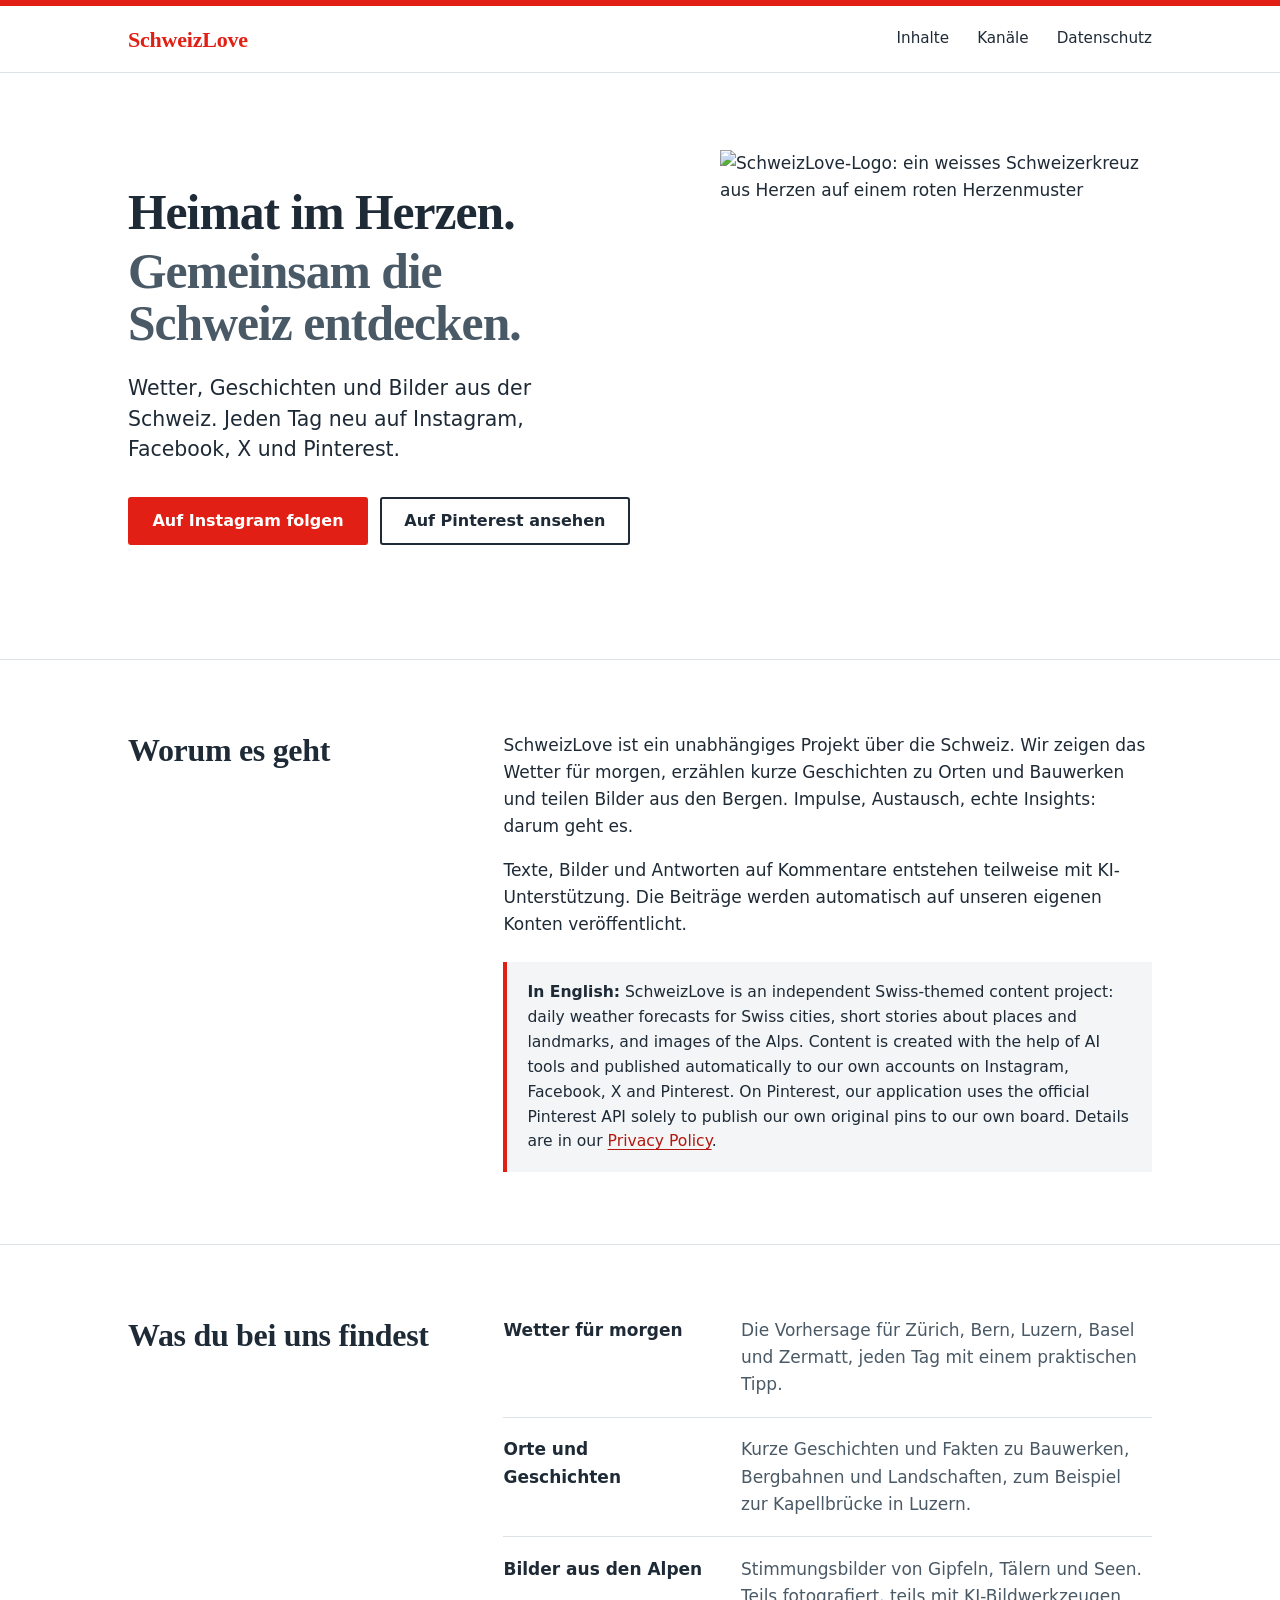
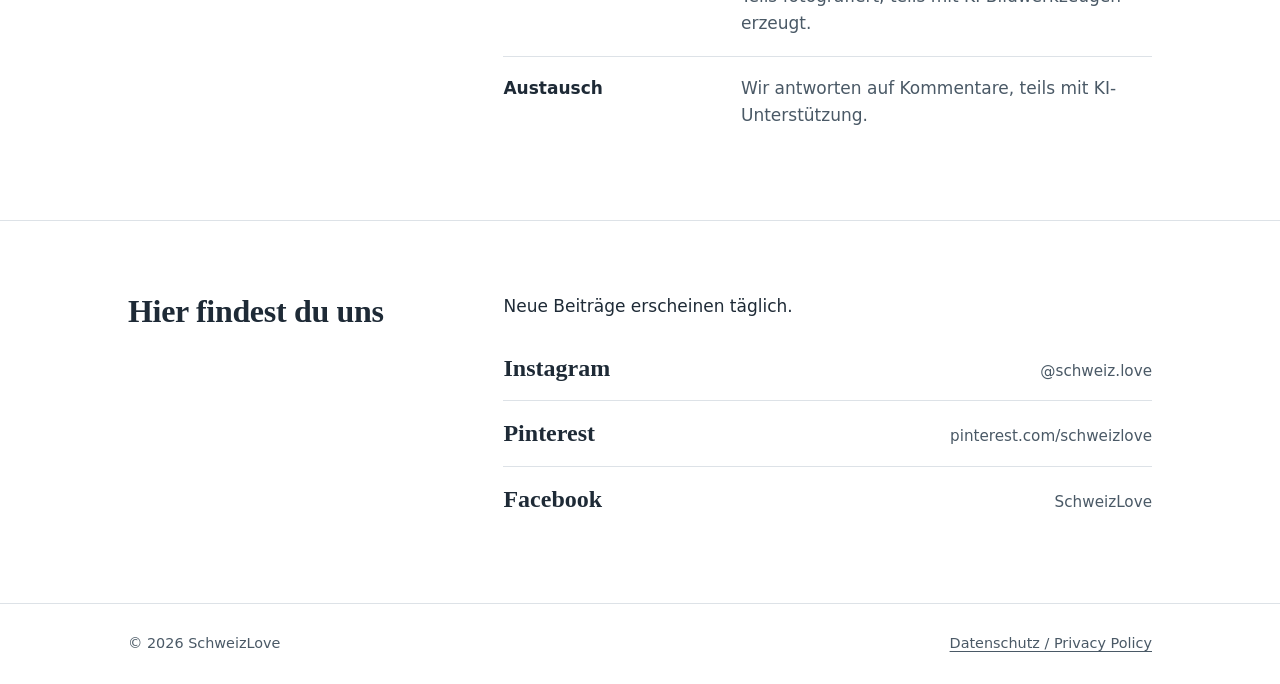
==== index.html @ e8e93bbd "Add files via upload" ====
<!DOCTYPE html>
<html lang="de-CH">
<head>
<meta charset="UTF-8">
<meta name="viewport" content="width=device-width, initial-scale=1.0">
<title>SchweizLove – Heimat im Herzen</title>
<meta name="description" content="SchweizLove: Wetter, Geschichten und Bilder aus der Schweiz. Jeden Tag neu auf Instagram, Facebook, X und Pinterest.">

<!-- Pinterest: Website-Bestätigung.
     Den Code zeigt Pinterest unter Einstellungen > Beanspruchte Konten > Website beanspruchen
     (Option "HTML-Tag hinzufügen"). Den Platzhalter unten ersetzen, danach auf "Bestätigen" klicken. -->
<meta name="p:domain_verify" content="PINTEREST_CODE_HIER_EINSETZEN"/>

<meta name="theme-color" content="#E21F14">
<meta property="og:type" content="website">
<meta property="og:title" content="SchweizLove – Heimat im Herzen">
<meta property="og:description" content="Wetter, Geschichten und Bilder aus der Schweiz. Jeden Tag neu.">

<link rel="icon" type="image/png" href="favicon.png">
<link rel="apple-touch-icon" href="apple-touch-icon.png">
<link rel="preload" href="fonts/fraunces-700.woff2" as="font" type="font/woff2" crossorigin>
<link rel="stylesheet" href="style.css">
</head>
<body>

<a class="skip" href="#inhalt">Zum Inhalt springen</a>

<header class="topbar">
  <div class="wrap topbar-in">
    <a class="brand" href="./">SchweizLove</a>
    <nav aria-label="Hauptnavigation">
      <a href="#inhalte">Inhalte</a>
      <a href="#kanaele">Kanäle</a>
      <a href="privacy.html">Datenschutz</a>
    </nav>
  </div>
</header>

<main id="inhalt">

  <section class="hero">
    <div class="wrap hero-grid">
      <div class="hero-text">
        <h1>
          <span>Heimat im Herzen.</span>
          <span>Gemeinsam die Schweiz entdecken.</span>
        </h1>
        <p class="lede">Wetter, Geschichten und Bilder aus der Schweiz. Jeden Tag neu auf Instagram, Facebook, X und Pinterest.</p>
        <div class="actions">
          <a class="btn btn-primary" href="https://www.instagram.com/schweiz.love/" target="_blank" rel="noopener">Auf Instagram folgen<span class="sr-only"> (öffnet in neuem Tab)</span></a>
          <a class="btn btn-ghost" href="https://www.pinterest.com/schweizlove/" target="_blank" rel="noopener">Auf Pinterest ansehen<span class="sr-only"> (öffnet in neuem Tab)</span></a>
        </div>
      </div>
      <div class="hero-art">
        <img src="assets/schweizlove-logo.jpg" width="900" height="900"
             alt="SchweizLove-Logo: ein weisses Schweizerkreuz aus Herzen auf einem roten Herzenmuster">
      </div>
    </div>
  </section>

  <section class="section" id="about">
    <div class="wrap section-grid">
      <h2>Worum es geht</h2>
      <div class="section-body">
        <p>SchweizLove ist ein unabhängiges Projekt über die Schweiz. Wir zeigen das Wetter für morgen, erzählen kurze Geschichten zu Orten und Bauwerken und teilen Bilder aus den Bergen. Impulse, Austausch, echte Insights: darum geht es.</p>
        <p>Texte, Bilder und Antworten auf Kommentare entstehen teilweise mit KI-Unterstützung. Die Beiträge werden automatisch auf unseren eigenen Konten veröffentlicht.</p>
        <div class="note" lang="en">
          <p><strong>In English:</strong> SchweizLove is an independent Swiss-themed content project: daily weather forecasts for Swiss cities, short stories about places and landmarks, and images of the Alps. Content is created with the help of AI tools and published automatically to our own accounts on Instagram, Facebook, X and Pinterest. On Pinterest, our application uses the official Pinterest API solely to publish our own original pins to our own board. Details are in our <a href="privacy.html">Privacy Policy</a>.</p>
        </div>
      </div>
    </div>
  </section>

  <section class="section" id="inhalte">
    <div class="wrap section-grid">
      <h2>Was du bei uns findest</h2>
      <div class="section-body">
        <dl class="facts">
          <div>
            <dt>Wetter für morgen</dt>
            <dd>Die Vorhersage für Zürich, Bern, Luzern, Basel und Zermatt, jeden Tag mit einem praktischen Tipp.</dd>
          </div>
          <div>
            <dt>Orte und Geschichten</dt>
            <dd>Kurze Geschichten und Fakten zu Bauwerken, Bergbahnen und Landschaften, zum Beispiel zur Kapellbrücke in Luzern.</dd>
          </div>
          <div>
            <dt>Bilder aus den Alpen</dt>
            <dd>Stimmungsbilder von Gipfeln, Tälern und Seen. Teils fotografiert, teils mit KI-Bildwerkzeugen erzeugt.</dd>
          </div>
          <div>
            <dt>Austausch</dt>
            <dd>Wir antworten auf Kommentare, teils mit KI-Unterstützung.</dd>
          </div>
        </dl>
      </div>
    </div>
  </section>

  <section class="section" id="kanaele">
    <div class="wrap section-grid">
      <h2>Hier findest du uns</h2>
      <div class="section-body">
        <p>Neue Beiträge erscheinen täglich.</p>
        <ul class="channels">
          <li>
            <a href="https://www.instagram.com/schweiz.love/" target="_blank" rel="noopener">
              <span class="name">Instagram</span>
              <span class="handle">@schweiz.love<span class="sr-only"> (öffnet in neuem Tab)</span></span>
            </a>
          </li>
          <li>
            <a href="https://www.pinterest.com/schweizlove/" target="_blank" rel="noopener">
              <span class="name">Pinterest</span>
              <span class="handle">pinterest.com/schweizlove<span class="sr-only"> (öffnet in neuem Tab)</span></span>
            </a>
          </li>
          <li>
            <a href="https://www.facebook.com/profile.php?id=940524809145862" target="_blank" rel="noopener">
              <span class="name">Facebook</span>
              <span class="handle">SchweizLove<span class="sr-only"> (öffnet in neuem Tab)</span></span>
            </a>
          </li>
          <!-- X: sobald der Handle feststeht, Block einkommentieren und HANDLE ersetzen.
          <li>
            <a href="https://x.com/HANDLE" target="_blank" rel="noopener">
              <span class="name">X</span>
              <span class="handle">@HANDLE<span class="sr-only"> (öffnet in neuem Tab)</span></span>
            </a>
          </li>
          -->
        </ul>
      </div>
    </div>
  </section>

</main>

<footer class="footer">
  <div class="wrap footer-in">
    <span>&copy; 2026 SchweizLove</span>
    <a href="privacy.html">Datenschutz / Privacy Policy</a>
  </div>
</footer>

</body>
</html>
---- style.css ----
/* SchweizLove: gemeinsames Stylesheet
   Schriften sind lokal eingebunden (keine externen Anfragen). */

@font-face {
  font-family: "Fraunces";
  src: url("fonts/fraunces-700.woff2") format("woff2");
  font-weight: 700;
  font-style: normal;
  font-display: swap;
}
@font-face {
  font-family: "Public Sans";
  src: url("fonts/public-sans-400.woff2") format("woff2");
  font-weight: 400;
  font-style: normal;
  font-display: swap;
}
@font-face {
  font-family: "Public Sans";
  src: url("fonts/public-sans-600.woff2") format("woff2");
  font-weight: 600;
  font-style: normal;
  font-display: swap;
}

:root {
  --red: #E21F14;        /* Rotton aus dem Logo gemessen */
  --red-deep: #B3170F;   /* für Links und Hover, besserer Kontrast auf Weiss */
  --ink: #1E2A36;
  --ink-soft: #4A5966;
  --line: #DDE2E7;
  --tint: #F3F5F7;
  --paper: #FFFFFF;
  --maxw: 1120px;
  --gutter: clamp(20px, 4vw, 48px);
  --serif: "Fraunces", Georgia, "Times New Roman", serif;
  --sans: "Public Sans", system-ui, -apple-system, "Segoe UI", Helvetica, Arial, sans-serif;
}

*, *::before, *::after { box-sizing: border-box; }

html { -webkit-text-size-adjust: 100%; scroll-behavior: smooth; scroll-padding-top: 24px; }

body {
  margin: 0;
  background: var(--paper);
  color: var(--ink);
  font-family: var(--sans);
  font-size: 1.0625rem;
  line-height: 1.6;
  -webkit-font-smoothing: antialiased;
}

img { display: block; max-width: 100%; height: auto; }

a { color: var(--red-deep); text-underline-offset: 0.18em; }
a:hover { color: var(--red); }

:focus-visible { outline: 3px solid var(--ink); outline-offset: 3px; border-radius: 2px; }

.wrap { max-width: var(--maxw); margin-inline: auto; padding-inline: var(--gutter); }

.skip {
  position: absolute; left: -9999px; top: 0;
  background: var(--ink); color: #fff; padding: 12px 16px; z-index: 10;
}
.skip:focus { left: 0; }

.sr-only {
  position: absolute; width: 1px; height: 1px; margin: -1px; padding: 0;
  overflow: hidden; clip: rect(0 0 0 0); white-space: nowrap; border: 0;
}

/* ---------- Kopfzeile ---------- */

.topbar { border-top: 6px solid var(--red); border-bottom: 1px solid var(--line); }
.topbar-in {
  display: flex; justify-content: space-between; align-items: center; flex-wrap: wrap;
  gap: 4px 16px; padding-block: 14px;
}
.brand {
  font-family: var(--serif); font-weight: 700; font-size: 1.375rem;
  letter-spacing: -0.01em; color: var(--red); text-decoration: none;
}
.brand:hover { color: var(--red-deep); }
.topbar nav { display: flex; gap: clamp(14px, 3vw, 28px); font-size: 0.95rem; }
.topbar nav a { color: var(--ink); text-decoration: none; padding-block: 6px; border-bottom: 2px solid transparent; }
.topbar nav a:hover { border-bottom-color: var(--red); color: var(--ink); }

/* ---------- Hero ---------- */

.hero { padding-block: clamp(32px, 6vw, 80px); }
.hero-grid {
  display: grid;
  grid-template-columns: minmax(0, 1.1fr) minmax(0, 0.9fr);
  gap: clamp(28px, 5vw, 72px);
  align-items: center;
}
.hero h1 {
  margin: 0;
  font-family: var(--serif); font-weight: 700;
  font-size: clamp(2.25rem, 4.3vw, 3.1rem);
  line-height: 1.06; letter-spacing: -0.02em;
}
.hero h1 span { display: block; text-wrap: balance; }
.hero h1 span + span { color: var(--ink-soft); margin-top: 0.12em; }
.lede { margin: 1.4rem 0 0; font-size: clamp(1.1rem, 1.6vw, 1.3rem); line-height: 1.5; max-width: 34ch; }

.actions { display: flex; flex-wrap: wrap; gap: 12px; margin-top: 2rem; }
.btn {
  display: inline-flex; align-items: center; min-height: 48px; padding: 0 1.4rem;
  font-weight: 600; font-size: 1rem; text-decoration: none;
  border: 2px solid var(--red); border-radius: 3px;
  transition: background-color 0.15s, color 0.15s, border-color 0.15s;
}
.btn-primary { background: var(--red); color: #fff; }
.btn-primary:hover { background: var(--red-deep); border-color: var(--red-deep); color: #fff; }
.btn-ghost { background: transparent; color: var(--ink); border-color: var(--ink); }
.btn-ghost:hover { background: var(--ink); color: #fff; }

.hero-art img { width: 100%; aspect-ratio: 1; object-fit: cover; }

/* ---------- Abschnitte ---------- */

.section { border-top: 1px solid var(--line); padding-block: clamp(36px, 6vw, 72px); }
.section-grid {
  display: grid;
  grid-template-columns: minmax(0, 4fr) minmax(0, 8fr);
  gap: clamp(18px, 4vw, 56px);
}
.section h2 {
  margin: 0; font-family: var(--serif); font-weight: 700;
  font-size: clamp(1.5rem, 2.6vw, 2rem); line-height: 1.15; letter-spacing: -0.01em;
}
.section-body > :first-child { margin-top: 0; }
.section-body p { max-width: 62ch; margin: 0 0 1rem; }

.note {
  margin-top: 1.5rem; padding: 1.1rem 1.25rem;
  border-left: 4px solid var(--red); background: var(--tint);
}
.note p { font-size: 0.975rem; margin: 0; max-width: 64ch; }

.facts { margin: 0; }
.facts > div {
  display: grid; grid-template-columns: minmax(0, 1fr) minmax(0, 2fr);
  gap: 0.5rem 2rem; padding-block: 1.15rem; border-top: 1px solid var(--line);
}
.facts > div:first-child { border-top: 0; padding-top: 0; }
.facts dt { font-weight: 600; }
.facts dd { margin: 0; color: var(--ink-soft); max-width: 52ch; }

.channels { list-style: none; margin: 0; padding: 0; }
.channels li + li { border-top: 1px solid var(--line); }
.channels a {
  display: flex; justify-content: space-between; align-items: baseline; gap: 1rem;
  padding: 1.1rem 0.5rem; margin-inline: -0.5rem; text-decoration: none; color: var(--ink);
  transition: background-color 0.15s;
}
.channels a:hover { background: var(--tint); }
.channels .name { font-family: var(--serif); font-weight: 700; font-size: 1.5rem; line-height: 1.2; }
.channels a:hover .name { color: var(--red-deep); }
.channels .handle { color: var(--ink-soft); font-size: 0.95rem; text-align: right; overflow-wrap: anywhere; }

/* ---------- Datenschutz ---------- */

.prose { padding-block: clamp(32px, 6vw, 64px); }
.prose h1 {
  margin: 0 0 0.35rem; font-family: var(--serif); font-weight: 700;
  font-size: clamp(1.65rem, 4.4vw, 3rem); line-height: 1.08; letter-spacing: -0.02em;
  hyphens: auto; overflow-wrap: anywhere;
}
.prose .updated { margin: 0 0 1.25rem; color: var(--ink-soft); font-size: 0.95rem; }
.prose .langswitch { margin: 0 0 2rem; font-size: 0.95rem; }
.prose h2 {
  margin: 2rem 0 0.5rem; font-family: var(--serif); font-weight: 700;
  font-size: 1.3rem; line-height: 1.2;
}
.prose p { max-width: 66ch; margin: 0 0 0.9rem; overflow-wrap: anywhere; }
.prose section + section { margin-top: 3.5rem; padding-top: 3rem; border-top: 1px solid var(--line); }
.prose .back { display: inline-block; margin-bottom: 1.5rem; font-size: 0.95rem; }

/* ---------- Fusszeile ---------- */

.footer { border-top: 1px solid var(--line); padding-block: 28px; font-size: 0.9rem; color: var(--ink-soft); }
.footer-in { display: flex; justify-content: space-between; flex-wrap: wrap; gap: 8px 24px; }
.footer a { color: var(--ink-soft); }
.footer a:hover { color: var(--red-deep); }

/* ---------- Mobil ---------- */

@media (max-width: 820px) {
  .hero-grid { grid-template-columns: 1fr; }
  .hero-art { max-width: 420px; }
  .section-grid { grid-template-columns: 1fr; }
  .facts > div { grid-template-columns: 1fr; }
}

@media (max-width: 480px) {
  .topbar nav { gap: 14px; font-size: 0.9rem; }
  .channels .name { font-size: 1.3rem; }
  .btn { width: 100%; justify-content: center; }
}

@media (prefers-reduced-motion: reduce) {
  html { scroll-behavior: auto; }
  *, *::before, *::after { transition: none !important; }
}
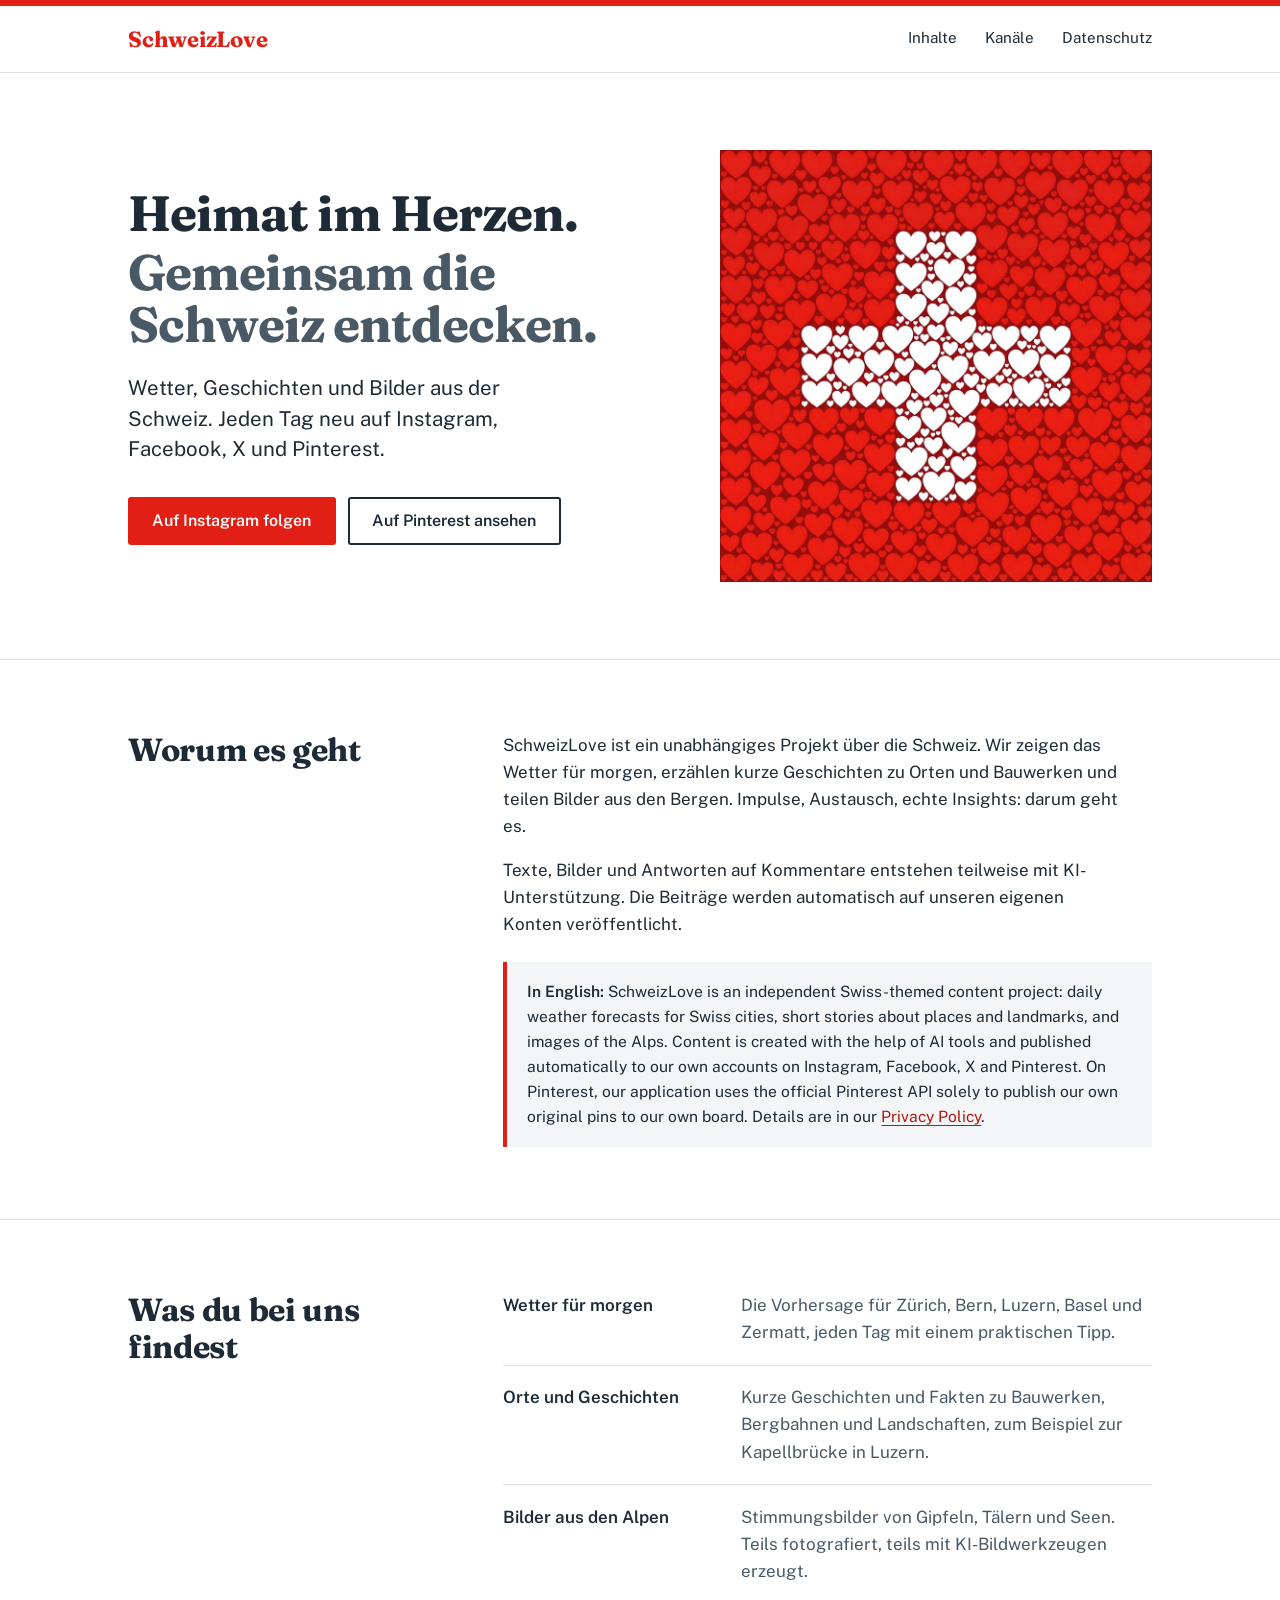
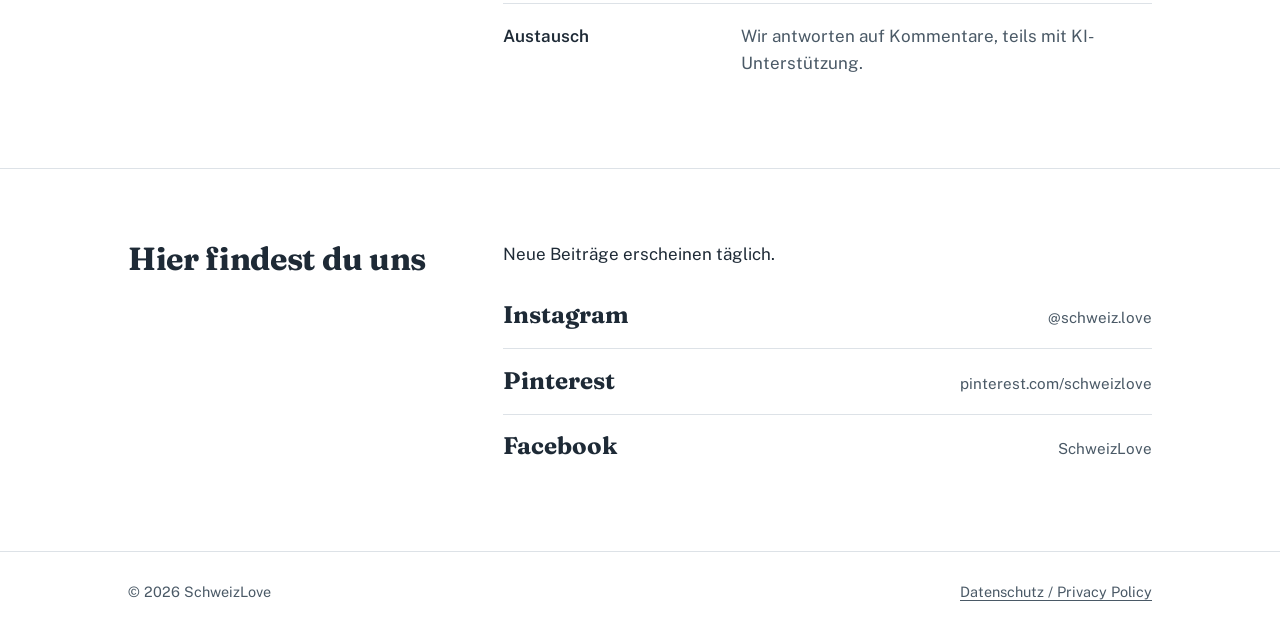
==== commit 2662e1a5: "Add files via upload" ====
--- a/index.html
+++ b/index.html
@@ -6,10 +6,8 @@
 <title>SchweizLove – Heimat im Herzen</title>
 <meta name="description" content="SchweizLove: Wetter, Geschichten und Bilder aus der Schweiz. Jeden Tag neu auf Instagram, Facebook, X und Pinterest.">
 
-<!-- Pinterest: Website-Bestätigung.
-     Den Code zeigt Pinterest unter Einstellungen > Beanspruchte Konten > Website beanspruchen
-     (Option "HTML-Tag hinzufügen"). Den Platzhalter unten ersetzen, danach auf "Bestätigen" klicken. -->
-<meta name="p:domain_verify" content="PINTEREST_CODE_HIER_EINSETZEN"/>
+<!-- Pinterest: Website-Bestätigung (Domain-Claim). Nicht entfernen. -->
+<meta name="p:domain_verify" content="9cb118c9237d5df2edda5250dbff2980"/>
 
 <meta name="theme-color" content="#E21F14">
 <meta property="og:type" content="website">
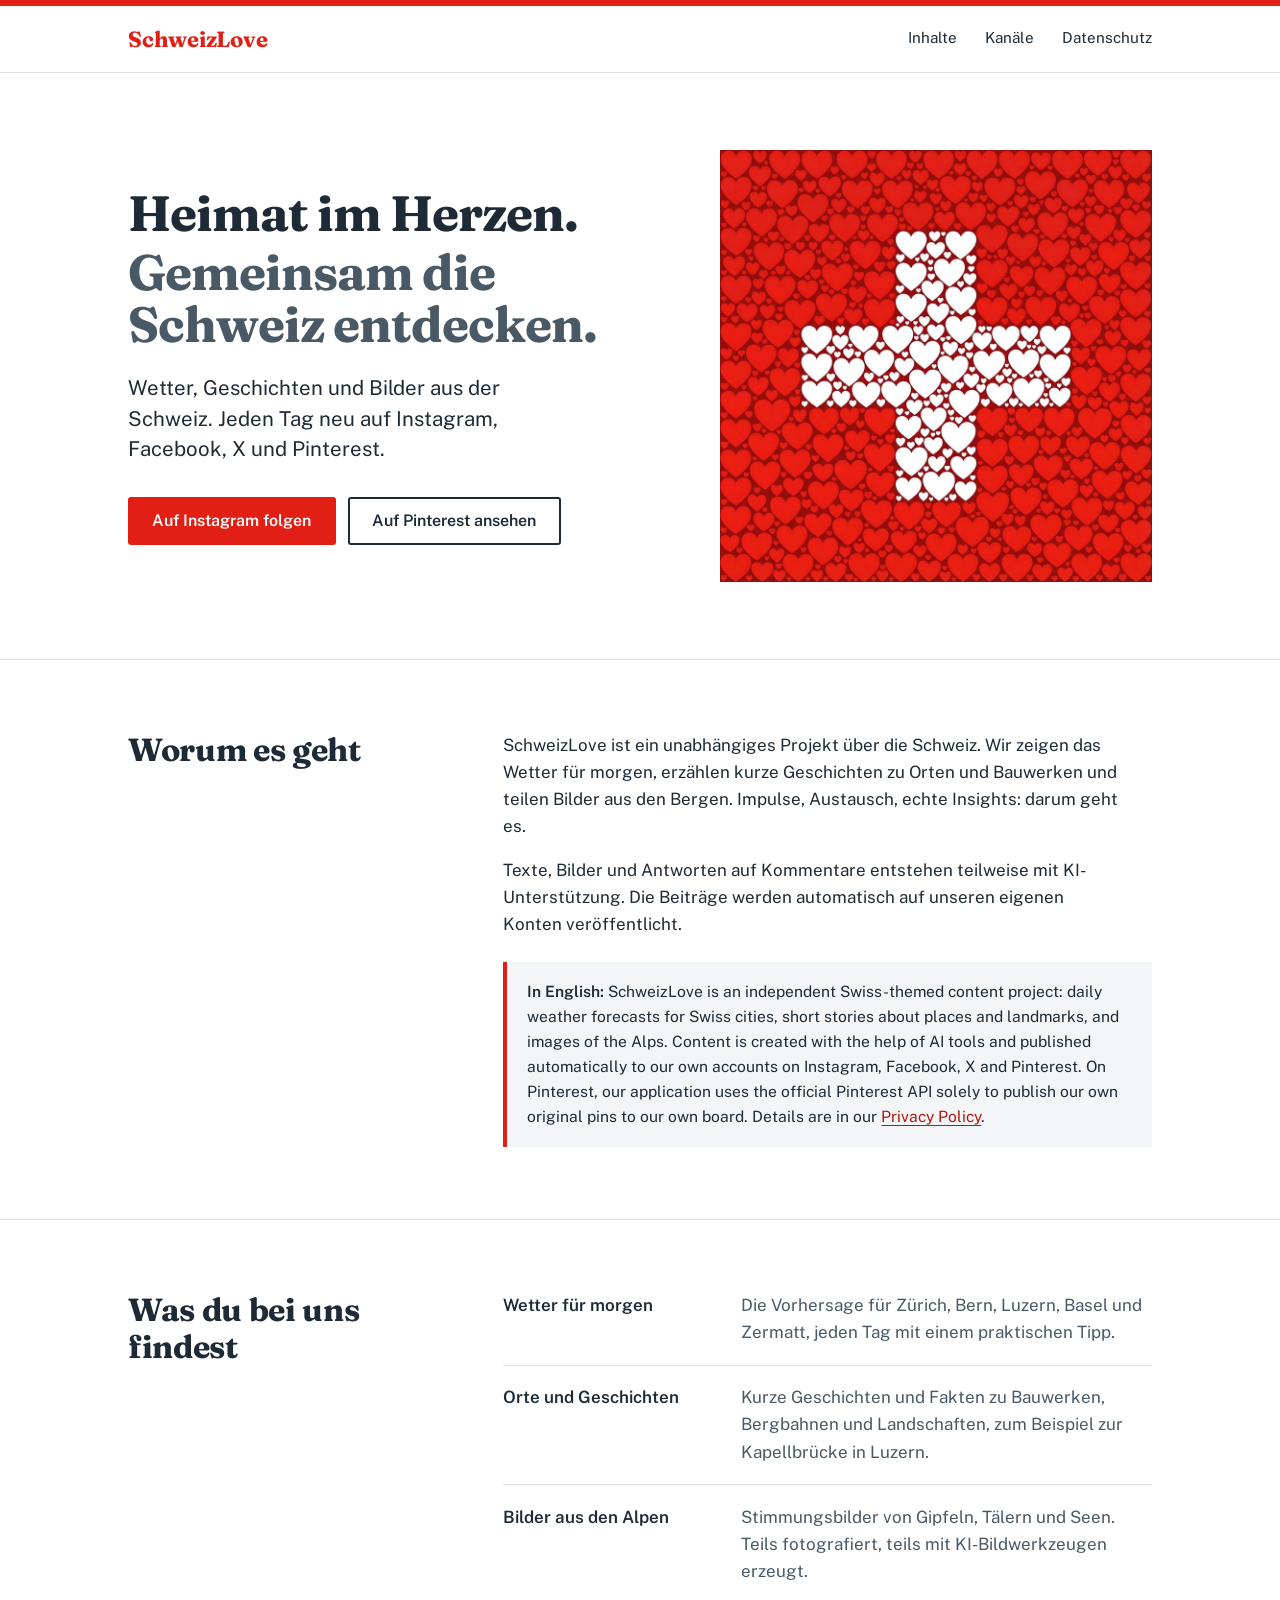
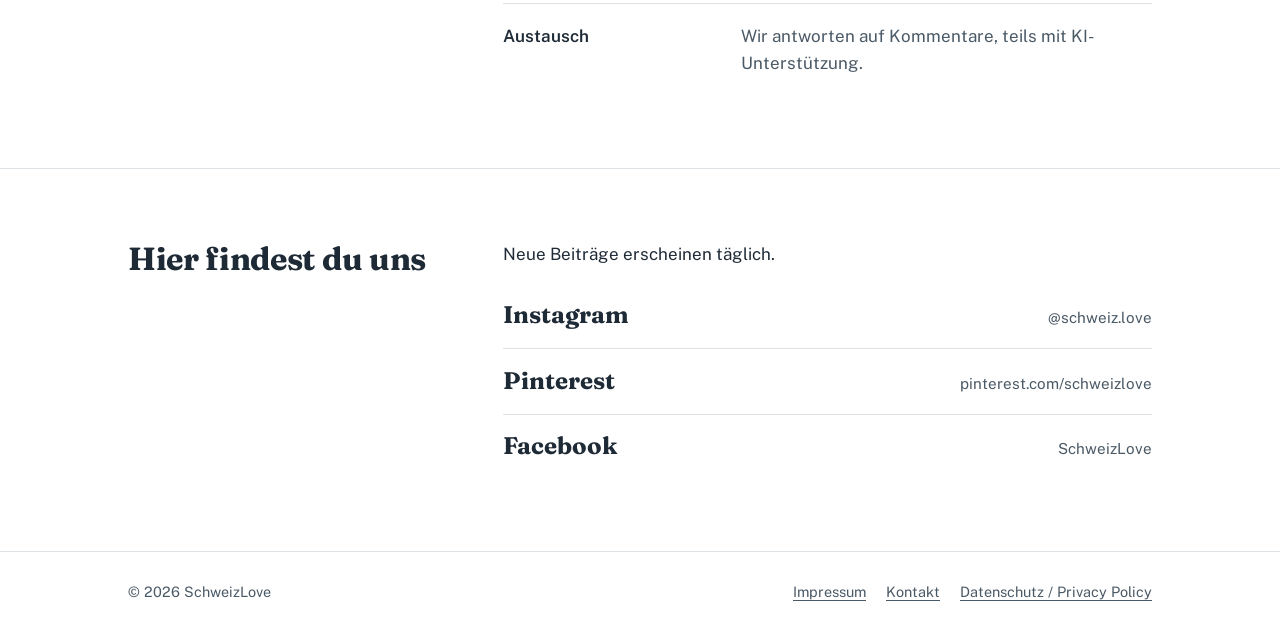
==== commit 56dc9b53: "Add files via upload" ====
--- a/index.html
+++ b/index.html
@@ -137,9 +137,14 @@
 <footer class="footer">
   <div class="wrap footer-in">
     <span>&copy; 2026 SchweizLove</span>
-    <a href="privacy.html">Datenschutz / Privacy Policy</a>
+    <nav class="footer-links" aria-label="Rechtliches">
+      <a href="impressum.html">Impressum</a>
+      <a href="kontakt.html">Kontakt</a>
+      <a href="privacy.html">Datenschutz / Privacy Policy</a>
+    </nav>
   </div>
 </footer>
 
 </body>
 </html>
+
--- a/style.css
+++ b/style.css
@@ -187,6 +187,31 @@
 .footer a { color: var(--ink-soft); }
 .footer a:hover { color: var(--red-deep); }
 
+/* ---------- Formular ---------- */
+
+.form { max-width: 640px; margin-top: 1.5rem; }
+.field { margin-bottom: 1.25rem; }
+.field label { display: block; font-weight: 600; margin-bottom: 0.35rem; }
+.field .hint { font-weight: 400; color: var(--ink-soft); font-size: 0.9rem; }
+.field input[type="text"],
+.field input[type="email"],
+.field textarea {
+  width: 100%; font: inherit; color: var(--ink); background: var(--paper);
+  border: 2px solid var(--ink-soft); border-radius: 3px; padding: 0.7rem 0.8rem; min-height: 48px;
+}
+.field textarea { min-height: 170px; resize: vertical; }
+.field.consent { display: flex; gap: 0.75rem; align-items: flex-start; }
+.field.consent input { flex: none; width: 22px; height: 22px; margin-top: 0.2rem; accent-color: var(--red); }
+.field.consent label { font-weight: 400; margin: 0; max-width: 56ch; }
+.hp { position: absolute; left: -9999px; width: 1px; height: 1px; overflow: hidden; }
+.status { margin: 1rem 0 0; min-height: 1.6em; }
+.status.ok { padding: 0.9rem 1.1rem; border-left: 4px solid #1a7f37; background: var(--tint); }
+.status.error { padding: 0.9rem 1.1rem; border-left: 4px solid var(--red); background: var(--tint); }
+.form .btn { cursor: pointer; font-family: inherit; }
+.form .btn:disabled { opacity: 0.6; cursor: wait; }
+
+.footer-links { display: flex; flex-wrap: wrap; gap: 8px 20px; }
+
 /* ---------- Mobil ---------- */
 
 @media (max-width: 820px) {
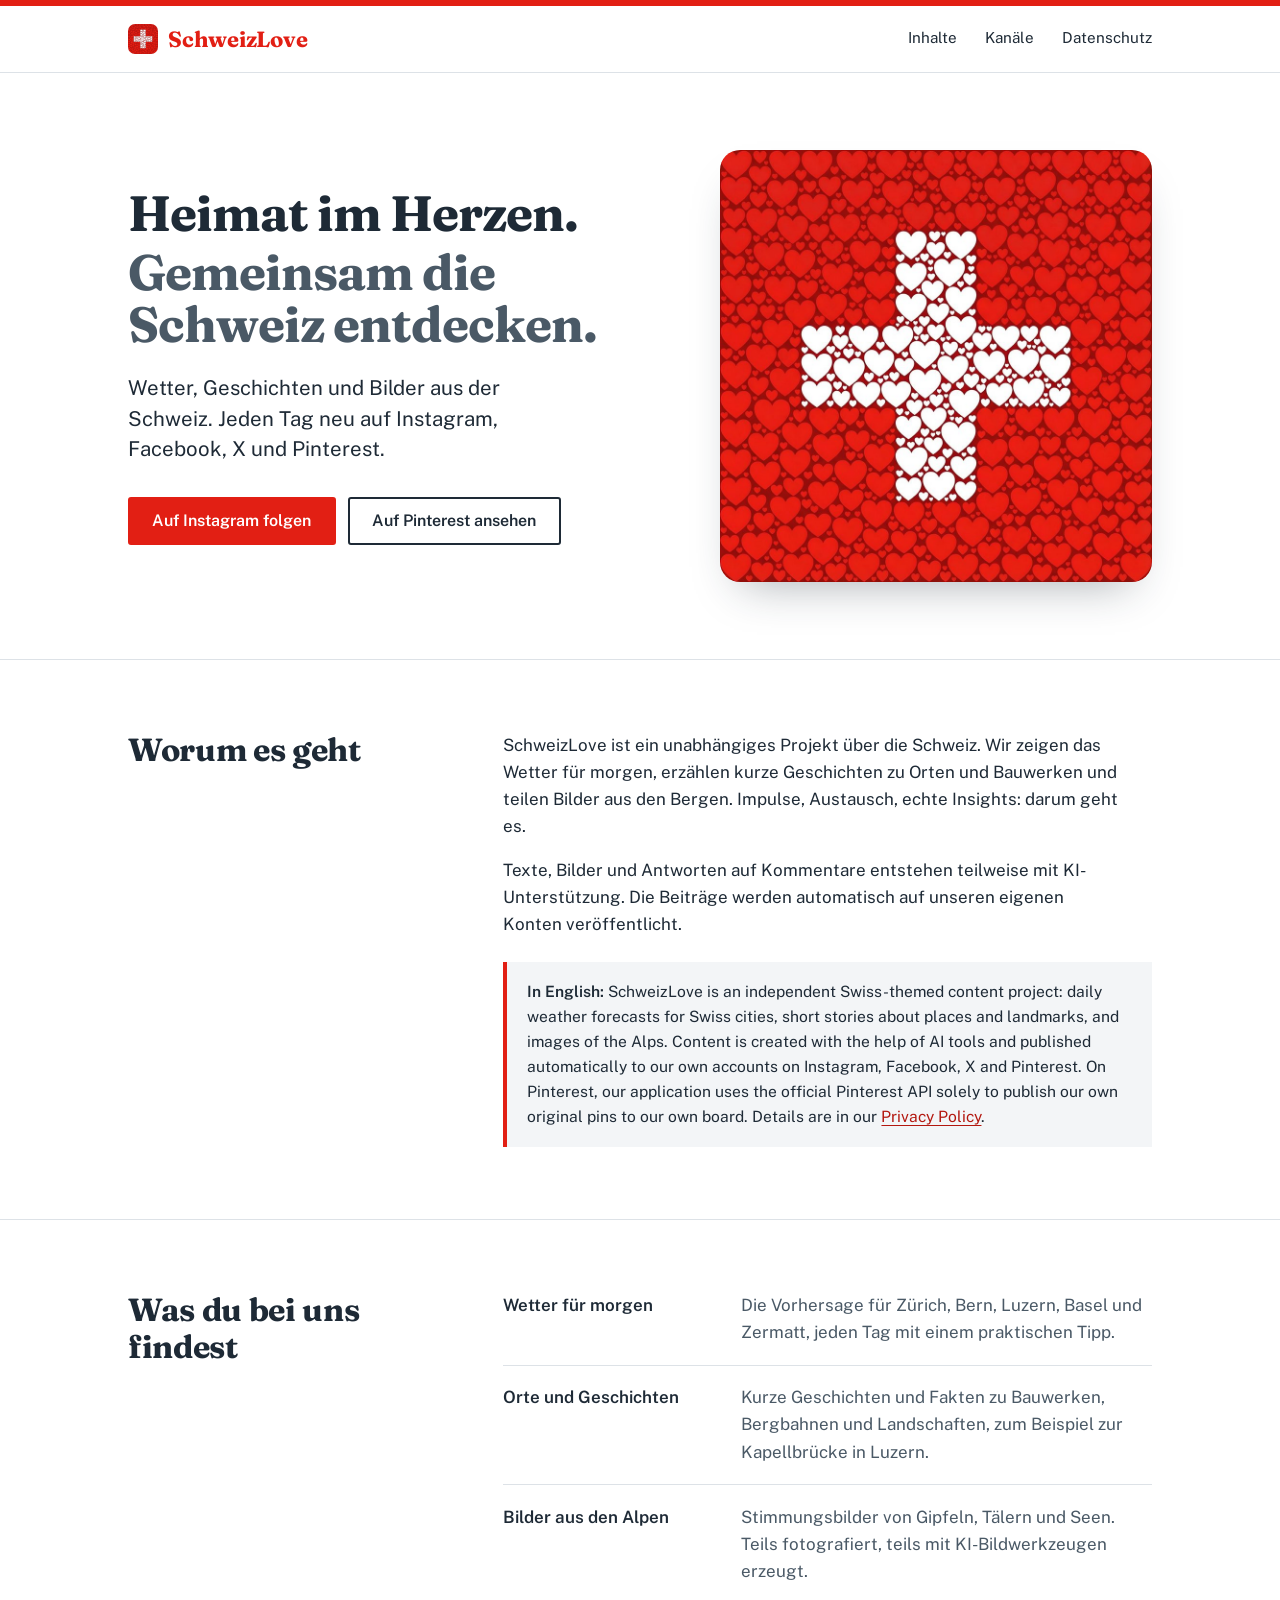
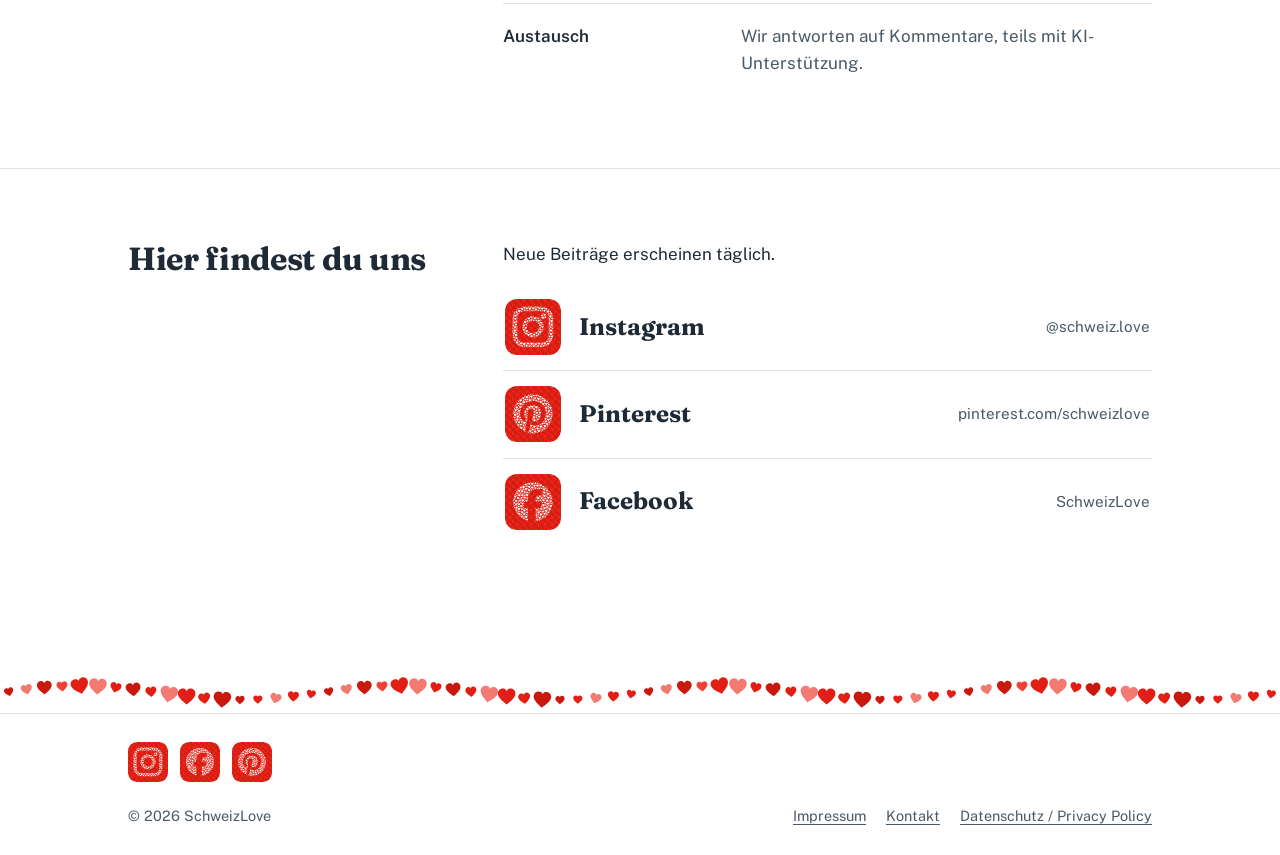
==== commit 76a05166: "Add files via upload" ====
--- a/index.html
+++ b/index.html
@@ -25,7 +25,7 @@
 
 <header class="topbar">
   <div class="wrap topbar-in">
-    <a class="brand" href="./">SchweizLove</a>
+    <a class="brand" href="./"><img src="apple-touch-icon.png" alt="" width="30" height="30">SchweizLove</a>
     <nav aria-label="Hauptnavigation">
       <a href="#inhalte">Inhalte</a>
       <a href="#kanaele">Kanäle</a>
@@ -103,26 +103,26 @@
         <ul class="channels">
           <li>
             <a href="https://www.instagram.com/schweiz.love/" target="_blank" rel="noopener">
-              <span class="name">Instagram</span>
+              <img class="ch-icon" src="assets/icons/instagram.svg" alt="" width="56" height="56" loading="lazy"><span class="name">Instagram</span>
               <span class="handle">@schweiz.love<span class="sr-only"> (öffnet in neuem Tab)</span></span>
             </a>
           </li>
           <li>
             <a href="https://www.pinterest.com/schweizlove/" target="_blank" rel="noopener">
-              <span class="name">Pinterest</span>
+              <img class="ch-icon" src="assets/icons/pinterest.svg" alt="" width="56" height="56" loading="lazy"><span class="name">Pinterest</span>
               <span class="handle">pinterest.com/schweizlove<span class="sr-only"> (öffnet in neuem Tab)</span></span>
             </a>
           </li>
           <li>
             <a href="https://www.facebook.com/profile.php?id=940524809145862" target="_blank" rel="noopener">
-              <span class="name">Facebook</span>
+              <img class="ch-icon" src="assets/icons/facebook.svg" alt="" width="56" height="56" loading="lazy"><span class="name">Facebook</span>
               <span class="handle">SchweizLove<span class="sr-only"> (öffnet in neuem Tab)</span></span>
             </a>
           </li>
           <!-- X: sobald der Handle feststeht, Block einkommentieren und HANDLE ersetzen.
           <li>
             <a href="https://x.com/HANDLE" target="_blank" rel="noopener">
-              <span class="name">X</span>
+              <img class="ch-icon" src="assets/icons/x.svg" alt="" width="56" height="56" loading="lazy"><span class="name">X</span>
               <span class="handle">@HANDLE<span class="sr-only"> (öffnet in neuem Tab)</span></span>
             </a>
           </li>
@@ -134,7 +134,16 @@
 
 </main>
 
+<div class="hearts-strip" aria-hidden="true"></div>
+
 <footer class="footer">
+  <div class="wrap">
+    <ul class="social" aria-label="Unsere Kanäle">
+      <li><a href="https://www.instagram.com/schweiz.love/" target="_blank" rel="noopener" aria-label="SchweizLove auf Instagram (öffnet in neuem Tab)"><img src="assets/icons/instagram.svg" alt="" width="40" height="40" loading="lazy"></a></li>
+      <li><a href="https://www.facebook.com/profile.php?id=940524809145862" target="_blank" rel="noopener" aria-label="SchweizLove auf Facebook (öffnet in neuem Tab)"><img src="assets/icons/facebook.svg" alt="" width="40" height="40" loading="lazy"></a></li>
+      <li><a href="https://www.pinterest.com/schweizlove/" target="_blank" rel="noopener" aria-label="SchweizLove auf Pinterest (öffnet in neuem Tab)"><img src="assets/icons/pinterest.svg" alt="" width="40" height="40" loading="lazy"></a></li>
+    </ul>
+  </div>
   <div class="wrap footer-in">
     <span>&copy; 2026 SchweizLove</span>
     <nav class="footer-links" aria-label="Rechtliches">
--- a/style.css
+++ b/style.css
@@ -212,6 +212,29 @@
 
 .footer-links { display: flex; flex-wrap: wrap; gap: 8px 20px; }
 
+/* ---------- Logo, Kanal-Icons, Dekor ---------- */
+
+.brand { display: inline-flex; align-items: center; gap: 10px; }
+.brand img { width: 30px; height: 30px; border-radius: 7px; }
+
+.hero-art img { border-radius: 20px; box-shadow: 0 22px 44px -22px rgba(30, 42, 54, 0.4); }
+.btn:hover { transform: translateY(-1px); }
+
+.channels a { justify-content: flex-start; align-items: center; gap: 1.1rem; padding: 0.95rem 0.6rem; border-radius: 6px; }
+.ch-icon { flex: none; width: 56px; height: 56px; border-radius: 12px; transition: transform 0.15s; }
+.channels a:hover .ch-icon { transform: scale(1.06) rotate(-2deg); }
+.channels .name { flex: 1; }
+
+.social { list-style: none; margin: 0 0 22px; padding: 0; display: flex; flex-wrap: wrap; gap: 12px; }
+.social a { display: block; border-radius: 9px; }
+.social img { width: 40px; height: 40px; border-radius: 9px; transition: transform 0.15s; }
+.social a:hover img { transform: translateY(-3px); }
+
+.hearts-strip {
+  height: 40px; margin-top: clamp(24px, 5vw, 56px);
+  background: url("assets/hearts-strip.svg") repeat-x center / auto 40px;
+}
+
 /* ---------- Mobil ---------- */
 
 @media (max-width: 820px) {
@@ -231,3 +254,9 @@
   html { scroll-behavior: auto; }
   *, *::before, *::after { transition: none !important; }
 }
+
+@media (max-width: 480px) {
+  .ch-icon { width: 44px; height: 44px; }
+  .channels a { flex-wrap: wrap; row-gap: 0.1rem; }
+  .channels .handle { flex-basis: 100%; text-align: left; margin-left: calc(44px + 1.1rem); }
+}
